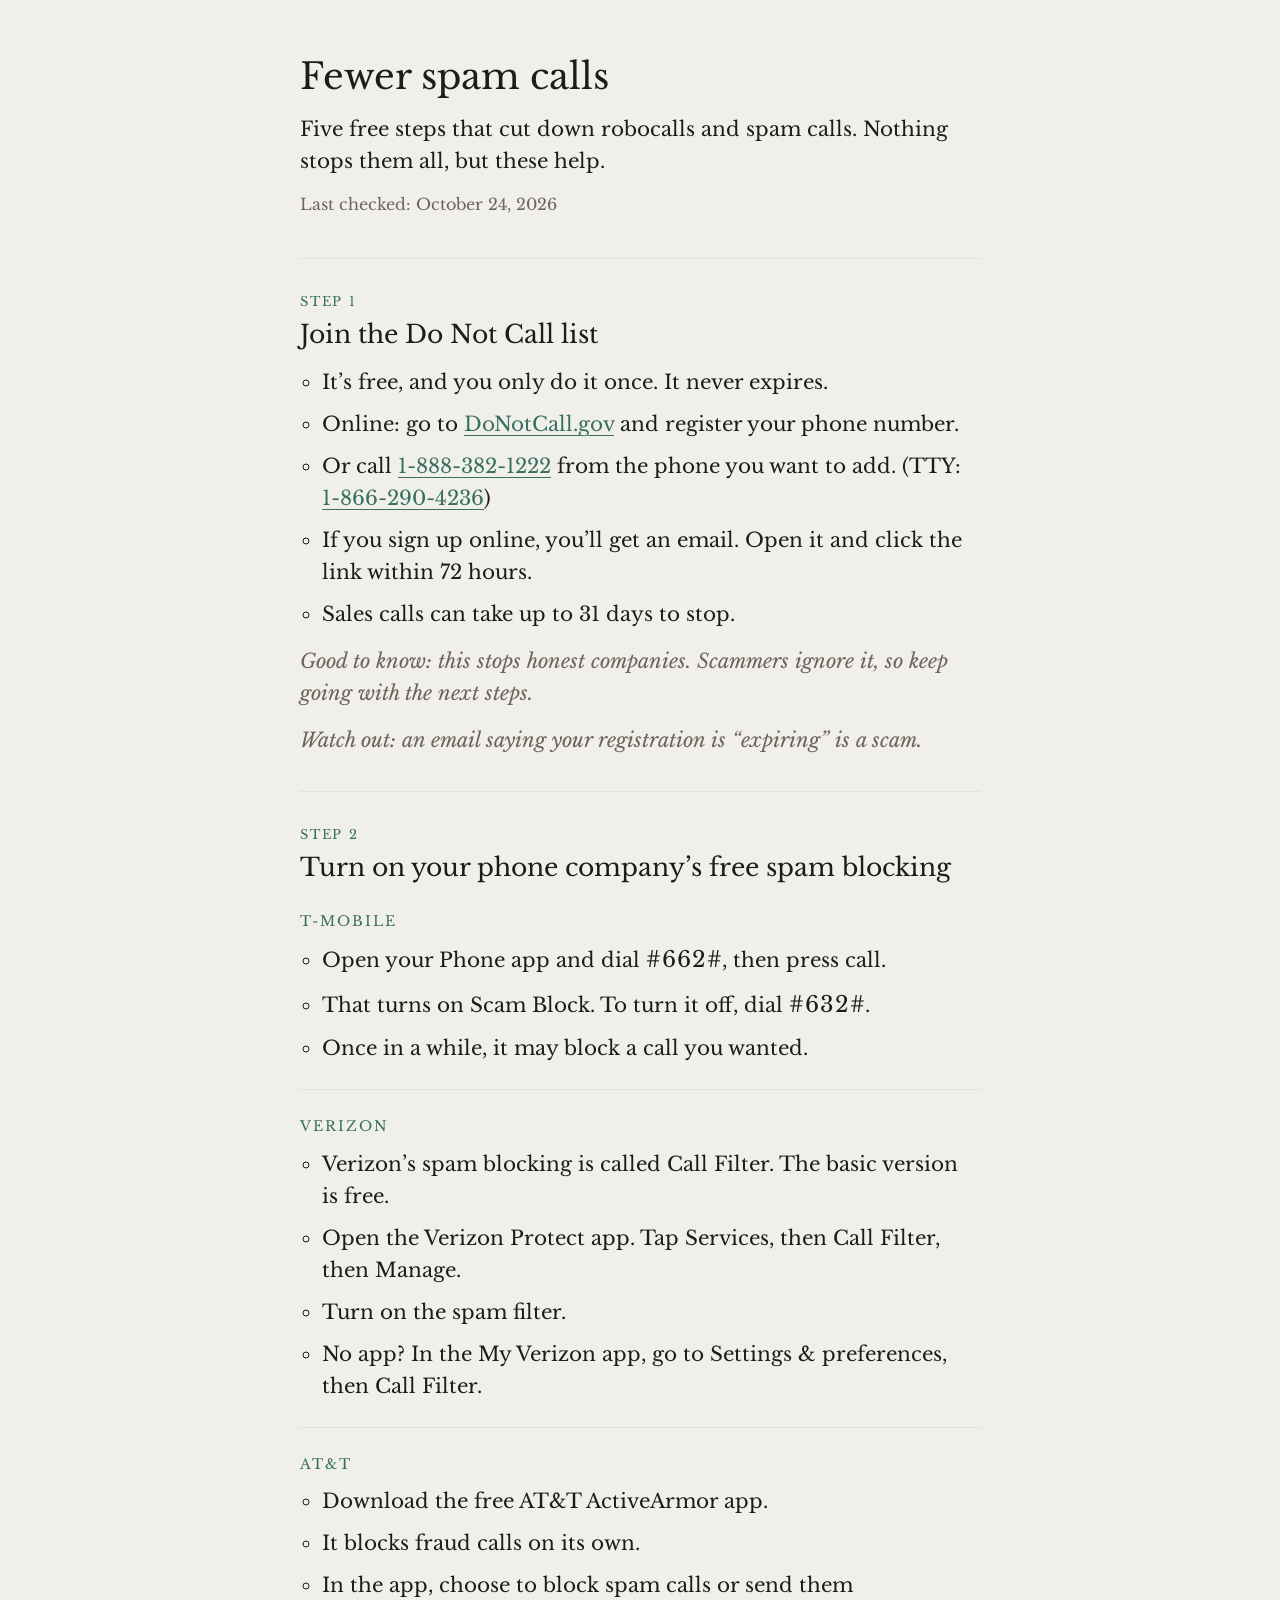
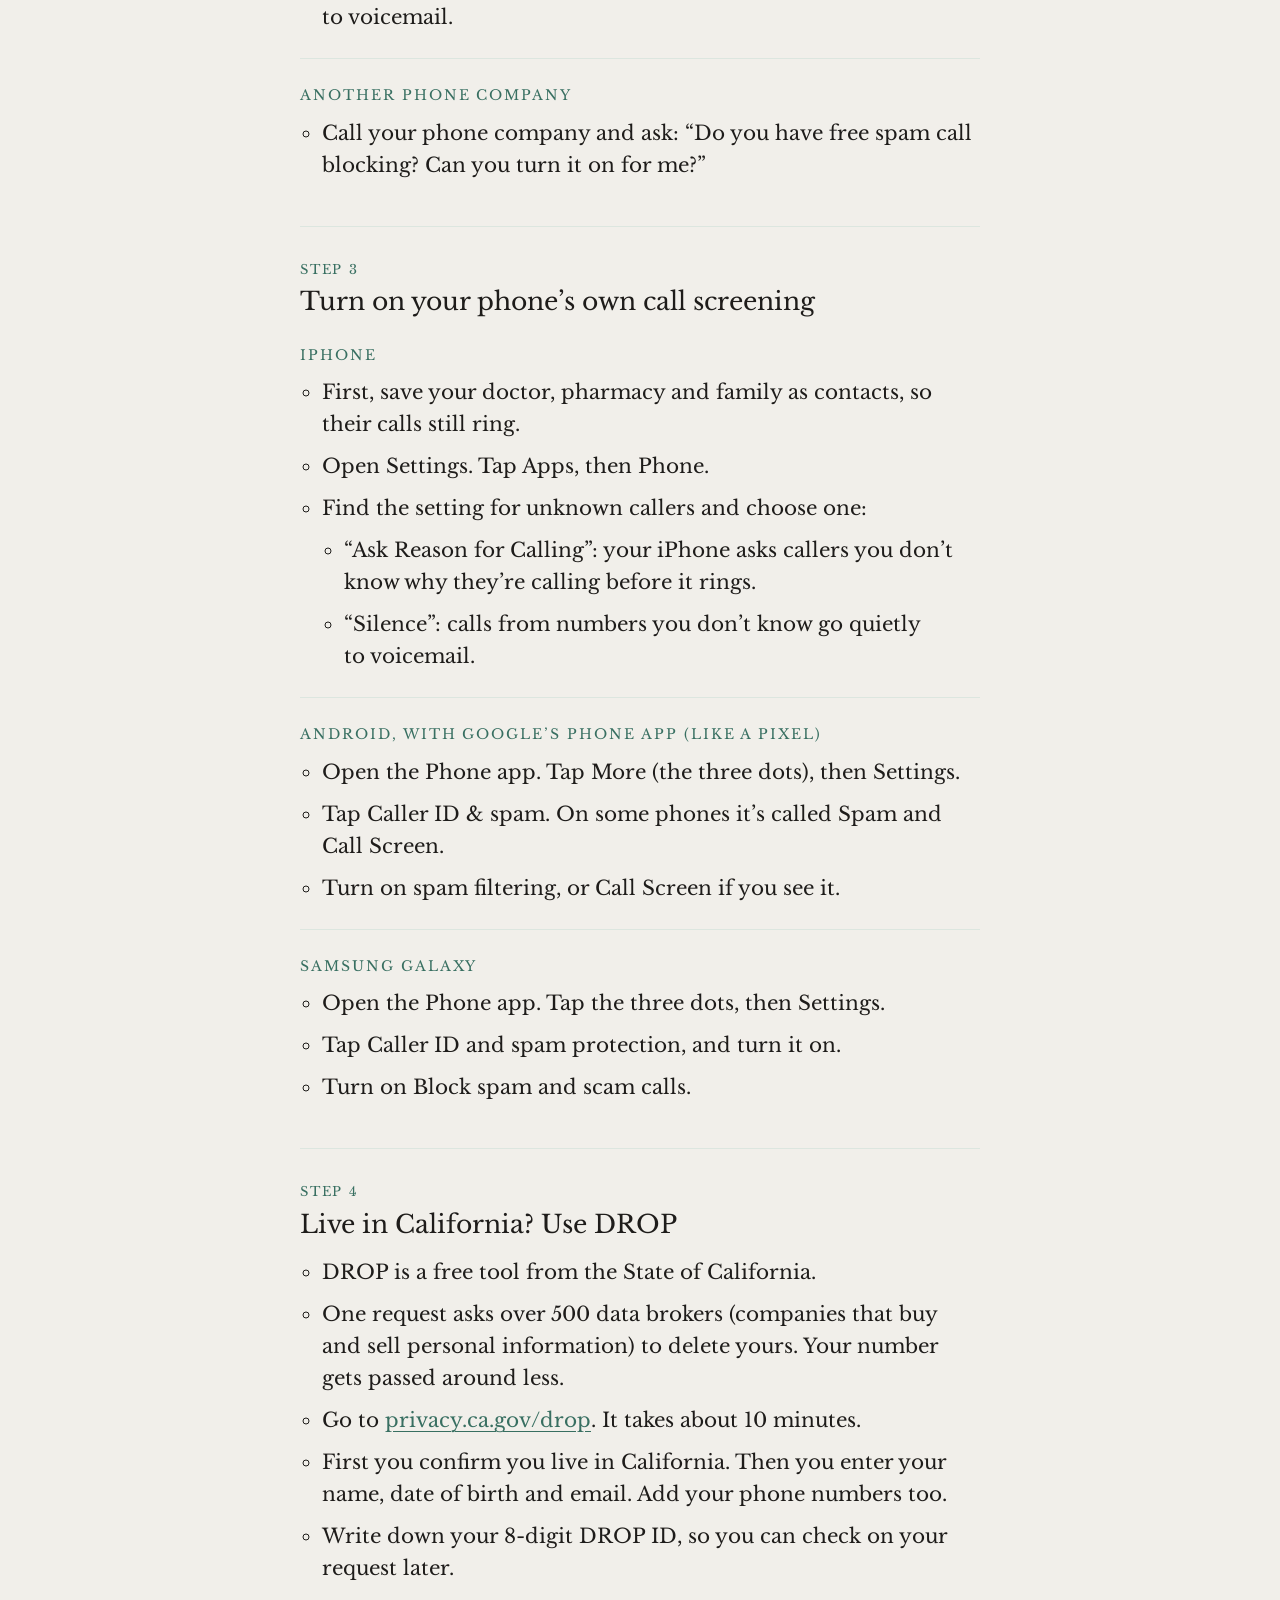
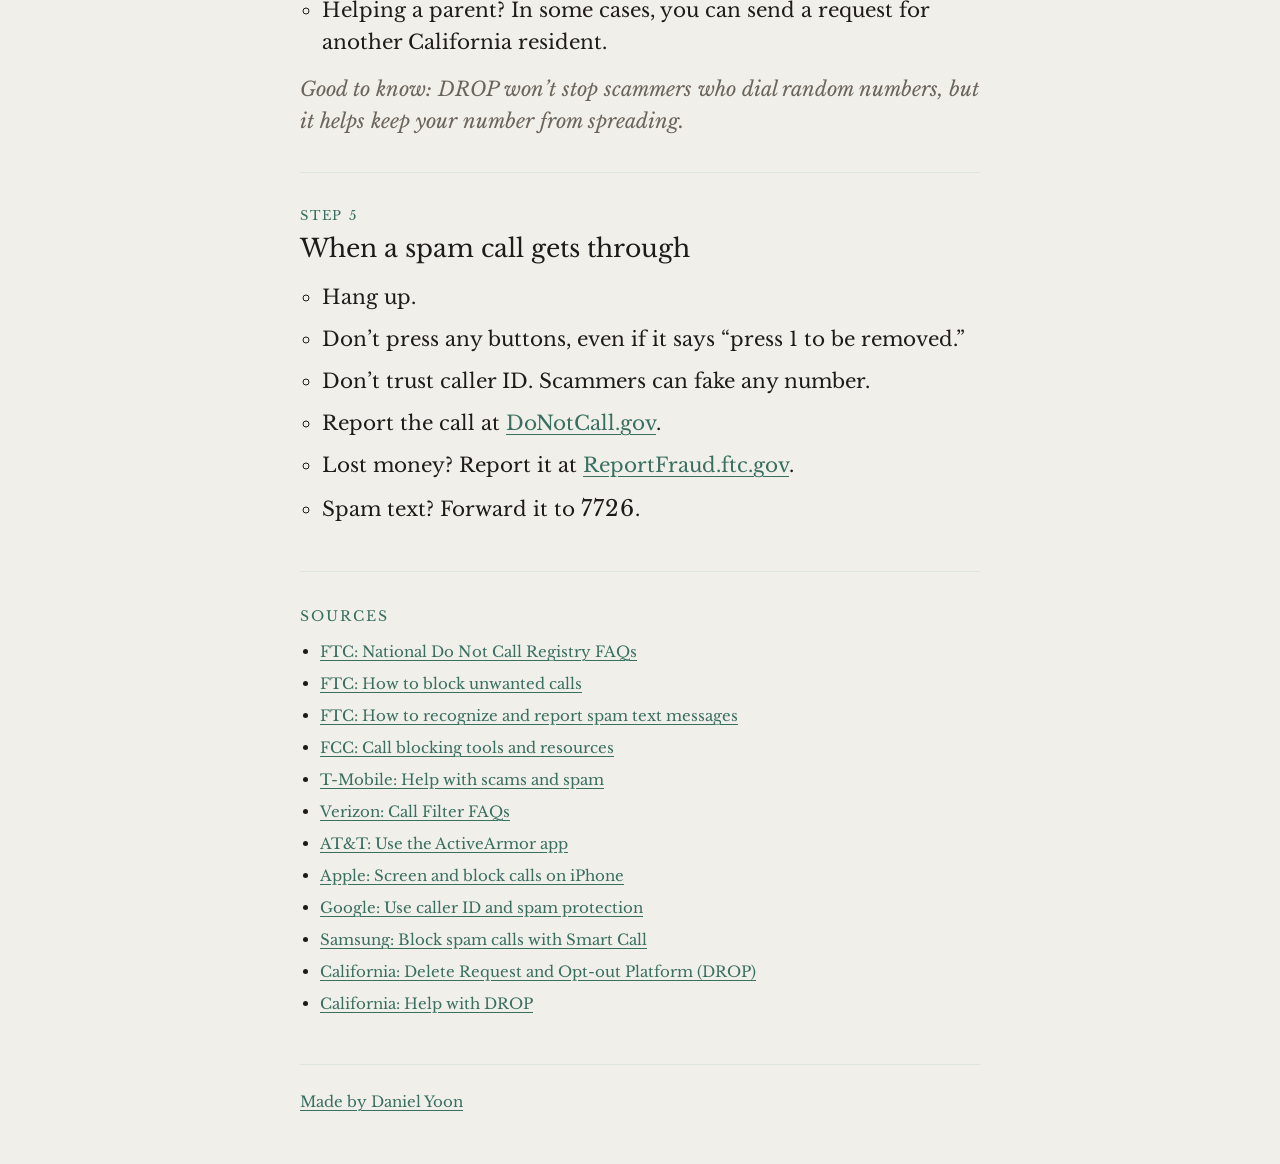
==== fewer-spam-calls/index.html @ c9d81469 "Fewer spam calls: the page with the full checklist Co-Authored-By: Claude Opus 5.5 <noreply@anthropi" ====
<!DOCTYPE html>
<html lang="en">
<head>
  <meta charset="utf-8">
  <!-- Makes the page fit phone screens instead of showing a tiny desktop page -->
  <meta name="viewport" content="width=device-width, initial-scale=1">
  <title>Fewer spam calls</title>
  <meta name="description" content="Five free steps that cut down robocalls and spam calls, written so anyone can follow them.">

  <!-- What shows when the link is shared in a message -->
  <meta property="og:title" content="Fewer spam calls">
  <meta property="og:description" content="Five free steps that cut down robocalls and spam calls, written so anyone can follow them.">
  <meta property="og:url" content="https://danielyoonwrites.github.io/fewer-spam-calls/">
  <meta property="og:type" content="website">

  <!-- Font from Google Fonts: Libre Baskerville, Regular and Italic -->
  <link rel="preconnect" href="https://fonts.googleapis.com">
  <link rel="preconnect" href="https://fonts.gstatic.com" crossorigin>
  <link rel="stylesheet" href="https://fonts.googleapis.com/css2?family=Libre+Baskerville:ital,wght@0,400;1,400&display=swap">

  <!-- The guide's own look: Moon jar colors, bigger text for easy reading -->
  <link rel="stylesheet" href="style.css">
</head>
<body>

  <main>
    <h1>Fewer spam calls</h1>
    <p class="intro">Five free steps that cut down robocalls and spam calls. Nothing stops them all, but these help.</p>
    <!-- Change this date whenever the facts are checked again (see SPEC.md) -->
    <p class="checked">Last checked: October 24, 2026</p>

    <!-- The steps. Parts only for one phone, carrier or state have data-phone,
         data-carrier or data-state, so the choices (added later) can hide them. -->
    <ol class="steps">

      <!-- Step 1 -->
      <li class="step">
        <h2>Join the Do Not Call list</h2>
        <ul>
          <li>It’s free, and you only do it once. It never expires.</li>
          <li>Online: go to <a href="https://www.donotcall.gov">DoNotCall.gov</a> and register your phone number.</li>
          <li>Or call <a href="tel:18883821222">1-888-382-1222</a> from the phone you want to add. (TTY: <a href="tel:18662904236">1-866-290-4236</a>)</li>
          <li>If you sign up online, you’ll get an email. Open it and click the link within 72 hours.</li>
          <li>Sales calls can take up to 31 days to stop.</li>
        </ul>
        <p class="aside">Good to know: this stops honest companies. Scammers ignore it, so keep going with the next steps.</p>
        <p class="aside">Watch out: an email saying your registration is “expiring” is a scam.</p>
      </li>

      <!-- Step 2 -->
      <li class="step">
        <h2>Turn on your phone company’s free spam blocking</h2>

        <div class="option" data-carrier="tmobile">
          <h3>T-Mobile</h3>
          <ul>
            <li>Open your Phone app and dial <strong>#662#</strong>, then press call.</li>
            <li>That turns on Scam Block. To turn it off, dial <strong>#632#</strong>.</li>
            <li>Once in a while, it may block a call you wanted.</li>
          </ul>
        </div>

        <div class="option" data-carrier="verizon">
          <h3>Verizon</h3>
          <ul>
            <li>Verizon’s spam blocking is called Call Filter. The basic version is free.</li>
            <li>Open the Verizon Protect app. Tap Services, then Call Filter, then Manage.</li>
            <li>Turn on the spam filter.</li>
            <li>No app? In the My Verizon app, go to Settings &amp; preferences, then Call Filter.</li>
          </ul>
        </div>

        <div class="option" data-carrier="att">
          <h3>AT&amp;T</h3>
          <ul>
            <li>Download the free AT&amp;T ActiveArmor app.</li>
            <li>It blocks fraud calls on its own.</li>
            <li>In the app, choose to block spam calls or send them to voicemail.</li>
          </ul>
        </div>

        <div class="option" data-carrier="other">
          <h3>Another phone company</h3>
          <ul>
            <li>Call your phone company and ask: “Do you have free spam call blocking? Can you turn it on for me?”</li>
          </ul>
        </div>
      </li>

      <!-- Step 3. iPhone steps follow Apple's guide for iOS 26; check them on iOS 27 (SPEC.md build step 4). -->
      <li class="step">
        <h2>Turn on your phone’s own call screening</h2>

        <div class="option" data-phone="iphone">
          <h3>iPhone</h3>
          <ul>
            <li>First, save your doctor, pharmacy and family as contacts, so their calls still ring.</li>
            <li>Open Settings. Tap Apps, then Phone.</li>
            <li>Find the setting for unknown callers and choose one:
              <ul>
                <li>“Ask Reason for Calling”: your iPhone asks callers you don’t know why they’re calling before it rings.</li>
                <li>“Silence”: calls from numbers you don’t know go quietly to voicemail.</li>
              </ul>
            </li>
          </ul>
        </div>

        <div class="option" data-phone="android">
          <h3>Android, with Google’s Phone app (like a Pixel)</h3>
          <ul>
            <li>Open the Phone app. Tap More (the three dots), then Settings.</li>
            <li>Tap Caller ID &amp; spam. On some phones it’s called Spam and Call Screen.</li>
            <li>Turn on spam filtering, or Call Screen if you see it.</li>
          </ul>
        </div>

        <div class="option" data-phone="android">
          <h3>Samsung Galaxy</h3>
          <ul>
            <li>Open the Phone app. Tap the three dots, then Settings.</li>
            <li>Tap Caller ID and spam protection, and turn it on.</li>
            <li>Turn on Block spam and scam calls.</li>
          </ul>
        </div>
      </li>

      <!-- Step 4 -->
      <li class="step" data-state="california">
        <h2>Live in California? Use DROP</h2>
        <ul>
          <li>DROP is a free tool from the State of California.</li>
          <li>One request asks over 500 data brokers (companies that buy and sell personal information) to delete yours. Your number gets passed around less.</li>
          <li>Go to <a href="https://privacy.ca.gov/drop/">privacy.ca.gov/drop</a>. It takes about 10 minutes.</li>
          <li>First you confirm you live in California. Then you enter your name, date of birth and email. Add your phone numbers too.</li>
          <li>Write down your 8-digit DROP ID, so you can check on your request later.</li>
          <li>Helping a parent? In some cases, you can send a request for another California resident.</li>
        </ul>
        <p class="aside">Good to know: DROP won’t stop scammers who dial random numbers, but it helps keep your number from spreading.</p>
      </li>

      <!-- Step 5 -->
      <li class="step">
        <h2>When a spam call gets through</h2>
        <ul>
          <li>Hang up.</li>
          <li>Don’t press any buttons, even if it says “press 1 to be removed.”</li>
          <li>Don’t trust caller ID. Scammers can fake any number.</li>
          <li>Report the call at <a href="https://www.donotcall.gov">DoNotCall.gov</a>.</li>
          <li>Lost money? Report it at <a href="https://reportfraud.ftc.gov">ReportFraud.ftc.gov</a>.</li>
          <li>Spam text? Forward it to <strong>7726</strong>.</li>
        </ul>
      </li>

    </ol>

    <!-- Where every fact comes from. Update these when the facts are checked again. -->
    <section class="sources">
      <h2>Sources</h2>
      <ul>
        <li><a href="https://consumer.ftc.gov/articles/national-do-not-call-registry-faqs">FTC: National Do Not Call Registry FAQs</a></li>
        <li><a href="https://consumer.ftc.gov/articles/how-block-unwanted-calls">FTC: How to block unwanted calls</a></li>
        <li><a href="https://consumer.ftc.gov/articles/how-recognize-and-report-spam-text-messages">FTC: How to recognize and report spam text messages</a></li>
        <li><a href="https://www.fcc.gov/call-blocking">FCC: Call blocking tools and resources</a></li>
        <li><a href="https://www.t-mobile.com/support/plans-features/help-with-scams-spam-and-fraud">T-Mobile: Help with scams and spam</a></li>
        <li><a href="https://www.verizon.com/support/call-filter-faqs/">Verizon: Call Filter FAQs</a></li>
        <li><a href="https://www.att.com/support/article/wireless/KM1147710/">AT&amp;T: Use the ActiveArmor app</a></li>
        <li><a href="https://support.apple.com/guide/iphone/screen-and-block-calls-iphe4b3f7823/ios">Apple: Screen and block calls on iPhone</a></li>
        <li><a href="https://support.google.com/phoneapp/answer/3459196">Google: Use caller ID and spam protection</a></li>
        <li><a href="https://www.samsung.com/us/support/answer/ANS10003438/">Samsung: Block spam calls with Smart Call</a></li>
        <li><a href="https://privacy.ca.gov/drop/">California: Delete Request and Opt-out Platform (DROP)</a></li>
        <li><a href="https://privacy.ca.gov/drop/help-with-drop/">California: Help with DROP</a></li>
      </ul>
    </section>
  </main>

  <!-- Small link back to the website -->
  <footer>
    <p><a href="https://danielyoonwrites.github.io">Made by Daniel Yoon</a></p>
  </footer>

</body>
</html>
---- fewer-spam-calls/style.css ----
/* ============================================================
   Fewer spam calls: styles
   Design system: "Moon jar" (same as danielyoonwrites.github.io),
   with bigger text for older readers
   ============================================================ */


/* ---------- Colors ----------
   Change a color here and it changes everywhere. */
:root {
  --porcelain: #F1EFEA; /* background */
  --ink: #1E1C1A;       /* main text */
  --celadon: #386F61;   /* links, buttons, small labels */
  --stone: #6B655C;     /* dates, small print */
  --glaze: #DCE6DF;     /* thin divider lines only */
}


/* ---------- The whole page ---------- */

/* 125% of the phone's normal text size is 20 pixels for most people,
   a little bigger than the website for easier reading.
   Every "rem" size below is measured from this. */
html {
  font-size: 125%;
}

body {
  margin: 0 auto;
  max-width: 34em;     /* keeps lines short enough to read comfortably */
  padding: 0 1.1rem;   /* space at the left and right edges on phones */
  background: var(--porcelain);
  color: var(--ink);
  font-family: "Libre Baskerville", Georgia, serif;
  font-weight: 400;
  line-height: 1.6;
}

/* Never bold, not even headings or the codes to dial */
h1, h2, h3, strong, b {
  font-weight: 400;
}

/* Asks newer browsers to avoid a single word alone on the last line */
p, li, h1, h2, h3 {
  text-wrap: pretty;
}

a {
  color: var(--celadon);
  text-decoration-thickness: 1px;
  text-underline-offset: 0.2em;
}

a:focus-visible {
  outline: 2px solid var(--celadon);
  outline-offset: 3px;
}


/* ---------- Top of the page ---------- */
main {
  padding: 2.75rem 0 2rem;
}

h1 {
  margin: 0 0 0.75rem;
  font-size: 1.8rem;
  line-height: 1.2;
}

.intro {
  margin: 0 0 0.75rem;
}

/* "Last checked" date */
.checked {
  margin: 0 0 2rem;
  font-size: 0.8rem;
  color: var(--stone);
}


/* ---------- The steps ---------- */

/* Big numbers 1 to 5, in the small-label style */
.steps {
  margin: 0;
  padding: 0;
  list-style: none;
  counter-reset: step;
}

.step {
  counter-increment: step;
  padding: 1.75rem 0;
  border-top: 1px solid var(--glaze);
}

.step h2::before {
  content: "Step " counter(step);
  display: block;
  margin-bottom: 0.4rem;
  font-size: 0.65rem;
  letter-spacing: 0.14em;
  text-transform: uppercase;
  color: var(--celadon);
}

h2 {
  margin: 0 0 0.75rem;
  font-size: 1.25rem;
  line-height: 1.3;
}

/* One instruction per line, with room between them */
.step ul {
  margin: 0;
  padding-left: 1.1rem;
}

.step li {
  margin: 0 0 0.5rem;
}

/* Choices inside a step, like the two iPhone options */
.step li ul {
  margin-top: 0.5rem;
  list-style: circle;
}

/* Codes to dial and numbers to text: a little larger, easy to read */
.step strong {
  font-size: 1.1em;
  letter-spacing: 0.04em;
}

/* "Good to know" and "Watch out" notes */
.aside {
  margin: 0.75rem 0 0;
  font-style: italic;
  color: var(--stone);
}

/* One block per carrier or phone, with a thin line between them */
.option {
  margin-top: 1.25rem;
}

.option + .option {
  padding-top: 1.25rem;
  border-top: 1px solid var(--glaze);
}

h3 {
  margin: 0 0 0.5rem;
  font-size: 0.7rem;
  letter-spacing: 0.14em;
  text-transform: uppercase;
  color: var(--celadon);
}


/* ---------- Sources ---------- */
.sources {
  padding-top: 1.75rem;
  border-top: 1px solid var(--glaze);
  font-size: 0.75rem;
}

.sources h2 {
  font-size: 0.7rem;
  letter-spacing: 0.14em;
  text-transform: uppercase;
  color: var(--celadon);
}

.sources ul {
  margin: 0;
  padding-left: 1rem;
}

.sources li {
  margin: 0 0 0.4rem;
}


/* ---------- Footer ---------- */
footer {
  padding: 1.25rem 0 2.5rem;
  border-top: 1px solid var(--glaze);
  font-size: 0.75rem;
}

footer p {
  margin: 0;
}
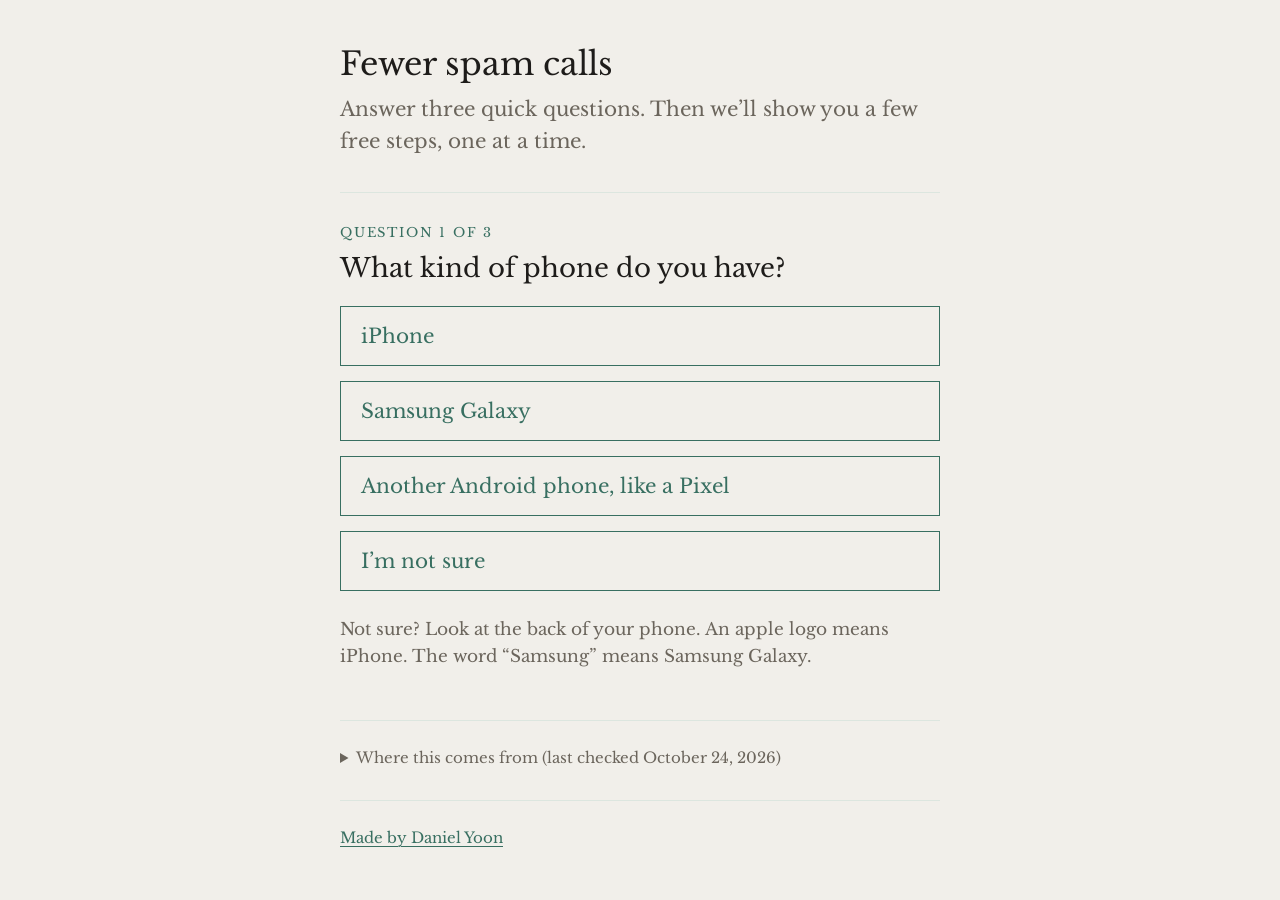
==== commit b08107cb: "Fewer spam calls: questions first, then one step at a time Co-Authored-By: Claude Opus 5.5 <noreply@" ====
--- a/fewer-spam-calls/index.html
+++ b/fewer-spam-calls/index.html
@@ -5,11 +5,11 @@
   <!-- Makes the page fit phone screens instead of showing a tiny desktop page -->
   <meta name="viewport" content="width=device-width, initial-scale=1">
   <title>Fewer spam calls</title>
-  <meta name="description" content="Five free steps that cut down robocalls and spam calls, written so anyone can follow them.">
+  <meta name="description" content="Answer three quick questions and get simple, free steps to cut down robocalls and spam calls.">
 
   <!-- What shows when the link is shared in a message -->
   <meta property="og:title" content="Fewer spam calls">
-  <meta property="og:description" content="Five free steps that cut down robocalls and spam calls, written so anyone can follow them.">
+  <meta property="og:description" content="Answer three quick questions and get simple, free steps to cut down robocalls and spam calls.">
   <meta property="og:url" content="https://danielyoonwrites.github.io/fewer-spam-calls/">
   <meta property="og:type" content="website">
 
@@ -20,142 +20,189 @@
 
   <!-- The guide's own look: Moon jar colors, bigger text for easy reading -->
   <link rel="stylesheet" href="style.css">
+
+  <!-- Marks the page as "JavaScript on", so it shows one screen at a time.
+       Without JavaScript, every step shows on one page instead. -->
+  <script>document.documentElement.classList.add('js');</script>
+  <script src="guide.js" defer></script>
 </head>
 <body>
 
   <main>
     <h1>Fewer spam calls</h1>
-    <p class="intro">Five free steps that cut down robocalls and spam calls. Nothing stops them all, but these help.</p>
-    <!-- Change this date whenever the facts are checked again (see SPEC.md) -->
-    <p class="checked">Last checked: October 24, 2026</p>
-
-    <!-- The steps. Parts only for one phone, carrier or state have data-phone,
-         data-carrier or data-state, so the choices (added later) can hide them. -->
-    <ol class="steps">
-
-      <!-- Step 1 -->
-      <li class="step">
-        <h2>Join the Do Not Call list</h2>
-        <ul>
-          <li>It’s free, and you only do it once. It never expires.</li>
-          <li>Online: go to <a href="https://www.donotcall.gov">DoNotCall.gov</a> and register your phone number.</li>
-          <li>Or call <a href="tel:18883821222">1-888-382-1222</a> from the phone you want to add. (TTY: <a href="tel:18662904236">1-866-290-4236</a>)</li>
-          <li>If you sign up online, you’ll get an email. Open it and click the link within 72 hours.</li>
-          <li>Sales calls can take up to 31 days to stop.</li>
-        </ul>
-        <p class="aside">Good to know: this stops honest companies. Scammers ignore it, so keep going with the next steps.</p>
-        <p class="aside">Watch out: an email saying your registration is “expiring” is a scam.</p>
-      </li>
-
-      <!-- Step 2 -->
-      <li class="step">
-        <h2>Turn on your phone company’s free spam blocking</h2>
-
-        <div class="option" data-carrier="tmobile">
-          <h3>T-Mobile</h3>
-          <ul>
-            <li>Open your Phone app and dial <strong>#662#</strong>, then press call.</li>
-            <li>That turns on Scam Block. To turn it off, dial <strong>#632#</strong>.</li>
-            <li>Once in a while, it may block a call you wanted.</li>
-          </ul>
-        </div>
-
-        <div class="option" data-carrier="verizon">
-          <h3>Verizon</h3>
-          <ul>
-            <li>Verizon’s spam blocking is called Call Filter. The basic version is free.</li>
-            <li>Open the Verizon Protect app. Tap Services, then Call Filter, then Manage.</li>
-            <li>Turn on the spam filter.</li>
-            <li>No app? In the My Verizon app, go to Settings &amp; preferences, then Call Filter.</li>
-          </ul>
-        </div>
-
-        <div class="option" data-carrier="att">
-          <h3>AT&amp;T</h3>
-          <ul>
-            <li>Download the free AT&amp;T ActiveArmor app.</li>
-            <li>It blocks fraud calls on its own.</li>
-            <li>In the app, choose to block spam calls or send them to voicemail.</li>
-          </ul>
-        </div>
-
-        <div class="option" data-carrier="other">
-          <h3>Another phone company</h3>
-          <ul>
-            <li>Call your phone company and ask: “Do you have free spam call blocking? Can you turn it on for me?”</li>
-          </ul>
-        </div>
-      </li>
-
-      <!-- Step 3. iPhone steps follow Apple's guide for iOS 26; check them on iOS 27 (SPEC.md build step 4). -->
-      <li class="step">
-        <h2>Turn on your phone’s own call screening</h2>
-
-        <div class="option" data-phone="iphone">
-          <h3>iPhone</h3>
-          <ul>
-            <li>First, save your doctor, pharmacy and family as contacts, so their calls still ring.</li>
-            <li>Open Settings. Tap Apps, then Phone.</li>
-            <li>Find the setting for unknown callers and choose one:
-              <ul>
-                <li>“Ask Reason for Calling”: your iPhone asks callers you don’t know why they’re calling before it rings.</li>
-                <li>“Silence”: calls from numbers you don’t know go quietly to voicemail.</li>
-              </ul>
-            </li>
-          </ul>
-        </div>
-
-        <div class="option" data-phone="android">
-          <h3>Android, with Google’s Phone app (like a Pixel)</h3>
-          <ul>
-            <li>Open the Phone app. Tap More (the three dots), then Settings.</li>
-            <li>Tap Caller ID &amp; spam. On some phones it’s called Spam and Call Screen.</li>
-            <li>Turn on spam filtering, or Call Screen if you see it.</li>
-          </ul>
-        </div>
-
-        <div class="option" data-phone="android">
-          <h3>Samsung Galaxy</h3>
-          <ul>
-            <li>Open the Phone app. Tap the three dots, then Settings.</li>
-            <li>Tap Caller ID and spam protection, and turn it on.</li>
-            <li>Turn on Block spam and scam calls.</li>
-          </ul>
-        </div>
-      </li>
-
-      <!-- Step 4 -->
-      <li class="step" data-state="california">
-        <h2>Live in California? Use DROP</h2>
-        <ul>
-          <li>DROP is a free tool from the State of California.</li>
-          <li>One request asks over 500 data brokers (companies that buy and sell personal information) to delete yours. Your number gets passed around less.</li>
-          <li>Go to <a href="https://privacy.ca.gov/drop/">privacy.ca.gov/drop</a>. It takes about 10 minutes.</li>
-          <li>First you confirm you live in California. Then you enter your name, date of birth and email. Add your phone numbers too.</li>
-          <li>Write down your 8-digit DROP ID, so you can check on your request later.</li>
-          <li>Helping a parent? In some cases, you can send a request for another California resident.</li>
-        </ul>
-        <p class="aside">Good to know: DROP won’t stop scammers who dial random numbers, but it helps keep your number from spreading.</p>
-      </li>
-
-      <!-- Step 5 -->
-      <li class="step">
-        <h2>When a spam call gets through</h2>
-        <ul>
-          <li>Hang up.</li>
-          <li>Don’t press any buttons, even if it says “press 1 to be removed.”</li>
-          <li>Don’t trust caller ID. Scammers can fake any number.</li>
-          <li>Report the call at <a href="https://www.donotcall.gov">DoNotCall.gov</a>.</li>
-          <li>Lost money? Report it at <a href="https://reportfraud.ftc.gov">ReportFraud.ftc.gov</a>.</li>
-          <li>Spam text? Forward it to <strong>7726</strong>.</li>
-        </ul>
-      </li>
-
-    </ol>
+    <p class="intro">Answer three quick questions. Then we’ll show you a few free steps, one at a time.</p>
+
+
+    <!-- ============ The three questions ============ -->
+
+    <section class="screen" id="question-phone" data-screen>
+      <p class="progress">Question 1 of 3</p>
+      <h2 tabindex="-1">What kind of phone do you have?</h2>
+      <div class="choices">
+        <button class="choice" data-question="phone" data-answer="iphone">iPhone</button>
+        <button class="choice" data-question="phone" data-answer="samsung">Samsung Galaxy</button>
+        <button class="choice" data-question="phone" data-answer="android">Another Android phone, like a Pixel</button>
+        <button class="choice" data-question="phone" data-answer="unsure">I’m not sure</button>
+      </div>
+      <p class="hint">Not sure? Look at the back of your phone. An apple logo means iPhone. The word “Samsung” means Samsung Galaxy.</p>
+    </section>
+
+    <section class="screen" id="question-carrier" data-screen>
+      <p class="progress">Question 2 of 3</p>
+      <h2 tabindex="-1">Which phone company do you pay?</h2>
+      <div class="choices">
+        <button class="choice" data-question="carrier" data-answer="tmobile">T-Mobile</button>
+        <button class="choice" data-question="carrier" data-answer="verizon">Verizon</button>
+        <button class="choice" data-question="carrier" data-answer="att">AT&amp;T</button>
+        <button class="choice" data-question="carrier" data-answer="other">Another company, or I’m not sure</button>
+      </div>
+      <p class="hint">It’s the company on your phone bill.</p>
+      <button class="back" data-back>Back</button>
+    </section>
+
+    <section class="screen" id="question-state" data-screen>
+      <p class="progress">Question 3 of 3</p>
+      <h2 tabindex="-1">Do you live in California?</h2>
+      <div class="choices">
+        <button class="choice" data-question="state" data-answer="california">Yes</button>
+        <button class="choice" data-question="state" data-answer="other">No</button>
+      </div>
+      <button class="back" data-back>Back</button>
+    </section>
+
+
+    <!-- ============ The steps ============
+         Each step is one screen. A step with data-phone, data-carrier or data-state
+         only shows for people who chose that answer. -->
+
+    <section class="screen step" data-screen data-step>
+      <p class="progress"></p>
+      <h2 tabindex="-1">Join the Do Not Call list</h2>
+      <ul>
+        <li>It’s free. You only do it once.</li>
+        <li>From this phone, call <a href="tel:18883821222">1-888-382-1222</a> and follow the recording.</li>
+        <li>Or sign up at <a href="https://www.donotcall.gov">DoNotCall.gov</a>.</li>
+        <li>Sales calls can take up to 31 days to stop.</li>
+      </ul>
+      <p class="aside">Scammers ignore this list, so keep going.</p>
+    </section>
+
+    <section class="screen step" data-screen data-step data-carrier="tmobile">
+      <p class="progress"></p>
+      <h2 tabindex="-1">Turn on T-Mobile’s free Scam Block</h2>
+      <ul>
+        <li>Open your Phone app.</li>
+        <li>Dial <strong>#662#</strong> and press call.</li>
+        <li>That’s it. To turn it off later, dial <strong>#632#</strong>.</li>
+      </ul>
+    </section>
+
+    <section class="screen step" data-screen data-step data-carrier="verizon">
+      <p class="progress"></p>
+      <h2 tabindex="-1">Turn on Verizon’s free Call Filter</h2>
+      <ul>
+        <li>Open the Verizon Protect app.</li>
+        <li>Tap Services, then Call Filter, then Manage.</li>
+        <li>Turn on the spam filter.</li>
+      </ul>
+      <p class="aside">No app? In the My Verizon app, go to Settings &amp; preferences, then Call Filter.</p>
+    </section>
+
+    <section class="screen step" data-screen data-step data-carrier="att">
+      <p class="progress"></p>
+      <h2 tabindex="-1">Get AT&amp;T’s free ActiveArmor app</h2>
+      <ul>
+        <li>Download the AT&amp;T ActiveArmor app. It’s free.</li>
+        <li>It blocks fraud calls on its own.</li>
+        <li>In the app, choose to block spam calls.</li>
+      </ul>
+    </section>
+
+    <section class="screen step" data-screen data-step data-carrier="other">
+      <p class="progress"></p>
+      <h2 tabindex="-1">Ask your phone company</h2>
+      <ul>
+        <li>Call your phone company. The number is on your bill.</li>
+        <li>Ask: “Do you have free spam call blocking? Can you turn it on for me?”</li>
+      </ul>
+    </section>
+
+    <!-- iPhone steps follow Apple's guide for iOS 26; check them on iOS 27 (SPEC.md build step 4). -->
+    <section class="screen step" data-screen data-step data-phone="iphone">
+      <p class="progress"></p>
+      <h2 tabindex="-1">Quiet unknown callers on your iPhone</h2>
+      <ul>
+        <li>First, save your doctor, pharmacy and family as contacts, so they still ring.</li>
+        <li>Open Settings. Tap Apps, then Phone.</li>
+        <li>Find unknown callers and choose “Silence.” Their calls go to voicemail.</li>
+      </ul>
+    </section>
+
+    <section class="screen step" data-screen data-step data-phone="samsung">
+      <p class="progress"></p>
+      <h2 tabindex="-1">Turn on spam blocking on your Samsung</h2>
+      <ul>
+        <li>Open the Phone app.</li>
+        <li>Tap the three dots, then Settings.</li>
+        <li>Tap Caller ID and spam protection, and turn it on.</li>
+        <li>Turn on Block spam and scam calls.</li>
+      </ul>
+    </section>
+
+    <section class="screen step" data-screen data-step data-phone="android">
+      <p class="progress"></p>
+      <h2 tabindex="-1">Turn on spam filtering on your phone</h2>
+      <ul>
+        <li>Open the Phone app.</li>
+        <li>Tap the three dots, then Settings.</li>
+        <li>Tap Caller ID &amp; spam. (It may say Spam and Call Screen.)</li>
+        <li>Turn on spam filtering, or Call Screen.</li>
+      </ul>
+    </section>
+
+    <section class="screen step" data-screen data-step data-state="california">
+      <p class="progress"></p>
+      <h2 tabindex="-1">Use California’s free DROP tool</h2>
+      <ul>
+        <li>It asks over 500 companies that sell personal information to delete yours.</li>
+        <li>Go to <a href="https://privacy.ca.gov/drop/">privacy.ca.gov/drop</a>. It takes about 10 minutes.</li>
+        <li>You’ll need your name, date of birth and email. Add your phone number too.</li>
+        <li>Write down the 8-digit DROP ID it gives you.</li>
+      </ul>
+      <p class="aside">Helping a parent? Sometimes you can send a request for them.</p>
+    </section>
+
+    <section class="screen step" data-screen data-step>
+      <p class="progress"></p>
+      <h2 tabindex="-1">When a spam call gets through</h2>
+      <ul>
+        <li>Hang up.</li>
+        <li>Don’t press any buttons, even “press 1 to be removed.”</li>
+        <li>Don’t trust caller ID. Scammers fake numbers.</li>
+        <li>Spam text? Forward it to <strong>7726</strong>.</li>
+      </ul>
+      <p class="aside">Want to report a call? Use <a href="https://www.donotcall.gov">DoNotCall.gov</a>. Lost money? Use <a href="https://reportfraud.ftc.gov">ReportFraud.ftc.gov</a>.</p>
+    </section>
+
+    <!-- Buttons under each step -->
+    <nav class="step-buttons" aria-label="Steps">
+      <button class="next" data-next>Done, next step</button>
+      <button class="back" data-back>Back</button>
+    </nav>
+
+
+    <!-- ============ The end ============ -->
+
+    <section class="screen" id="finished" data-screen>
+      <h2 tabindex="-1">You’re all set</h2>
+      <p>You’ll still get a spam call now and then, but fewer of them.</p>
+      <button class="choice" data-restart>Start over</button>
+    </section>
+
 
     <!-- Where every fact comes from. Update these when the facts are checked again. -->
-    <section class="sources">
-      <h2>Sources</h2>
+    <details class="sources">
+      <summary>Where this comes from (last checked October 24, 2026)</summary>
       <ul>
         <li><a href="https://consumer.ftc.gov/articles/national-do-not-call-registry-faqs">FTC: National Do Not Call Registry FAQs</a></li>
         <li><a href="https://consumer.ftc.gov/articles/how-block-unwanted-calls">FTC: How to block unwanted calls</a></li>
@@ -170,7 +217,7 @@
         <li><a href="https://privacy.ca.gov/drop/">California: Delete Request and Opt-out Platform (DROP)</a></li>
         <li><a href="https://privacy.ca.gov/drop/help-with-drop/">California: Help with DROP</a></li>
       </ul>
-    </section>
+    </details>
   </main>
 
   <!-- Small link back to the website -->
--- a/fewer-spam-calls/style.css
+++ b/fewer-spam-calls/style.css
@@ -1,7 +1,7 @@
 /* ============================================================
    Fewer spam calls: styles
    Design system: "Moon jar" (same as danielyoonwrites.github.io),
-   with bigger text for older readers
+   with bigger text and big buttons for older readers
    ============================================================ */
 
 
@@ -11,7 +11,7 @@
   --porcelain: #F1EFEA; /* background */
   --ink: #1E1C1A;       /* main text */
   --celadon: #386F61;   /* links, buttons, small labels */
-  --stone: #6B655C;     /* dates, small print */
+  --stone: #6B655C;     /* hints, small print */
   --glaze: #DCE6DF;     /* thin divider lines only */
 }
 
@@ -27,7 +27,7 @@
 
 body {
   margin: 0 auto;
-  max-width: 34em;     /* keeps lines short enough to read comfortably */
+  max-width: 30em;     /* keeps lines short enough to read comfortably */
   padding: 0 1.1rem;   /* space at the left and right edges on phones */
   background: var(--porcelain);
   color: var(--ink);
@@ -37,12 +37,12 @@
 }
 
 /* Never bold, not even headings or the codes to dial */
-h1, h2, h3, strong, b {
+h1, h2, strong, b {
   font-weight: 400;
 }
 
 /* Asks newer browsers to avoid a single word alone on the last line */
-p, li, h1, h2, h3 {
+p, li, h1, h2 {
   text-wrap: pretty;
 }
 
@@ -52,7 +52,9 @@
   text-underline-offset: 0.2em;
 }
 
-a:focus-visible {
+a:focus-visible,
+button:focus-visible,
+summary:focus-visible {
   outline: 2px solid var(--celadon);
   outline-offset: 3px;
 }
@@ -60,47 +62,53 @@
 
 /* ---------- Top of the page ---------- */
 main {
-  padding: 2.75rem 0 2rem;
+  padding: 2.25rem 0 1.5rem;
 }
 
 h1 {
-  margin: 0 0 0.75rem;
-  font-size: 1.8rem;
+  margin: 0 0 0.5rem;
+  font-size: 1.6rem;
   line-height: 1.2;
 }
 
 .intro {
-  margin: 0 0 0.75rem;
-}
-
-/* "Last checked" date */
-.checked {
-  margin: 0 0 2rem;
-  font-size: 0.8rem;
-  color: var(--stone);
-}
-
-
-/* ---------- The steps ---------- */
-
-/* Big numbers 1 to 5, in the small-label style */
-.steps {
-  margin: 0;
-  padding: 0;
-  list-style: none;
-  counter-reset: step;
-}
-
-.step {
-  counter-increment: step;
-  padding: 1.75rem 0;
+  margin: 0 0 1.75rem;
+  color: var(--stone);
+}
+
+/* Once the questions are answered, the intro isn't needed */
+.js .answered .intro {
+  display: none;
+}
+
+/* Keep phone numbers on one line */
+a[href^="tel:"] {
+  white-space: nowrap;
+}
+
+
+/* ---------- One screen at a time ---------- */
+
+/* With JavaScript on, only the active screen shows.
+   Without it, every screen shows, as one long page. */
+.js .screen,
+.js .step-buttons {
+  display: none;
+}
+
+.js .screen.active,
+.js .step-buttons.active {
+  display: block;
+}
+
+.screen {
+  padding-top: 1.5rem;
   border-top: 1px solid var(--glaze);
 }
 
-.step h2::before {
-  content: "Step " counter(step);
-  display: block;
-  margin-bottom: 0.4rem;
+/* "Question 1 of 3" and "Step 1 of 4" */
+.progress {
+  margin: 0 0 0.4rem;
   font-size: 0.65rem;
   letter-spacing: 0.14em;
   text-transform: uppercase;
@@ -108,75 +116,107 @@
 }
 
 h2 {
-  margin: 0 0 0.75rem;
-  font-size: 1.25rem;
+  margin: 0 0 1rem;
+  font-size: 1.3rem;
   line-height: 1.3;
 }
 
+/* The heading gets focus when a screen opens; no box around it */
+h2:focus {
+  outline: none;
+}
+
 /* One instruction per line, with room between them */
-.step ul {
+.screen ul {
   margin: 0;
   padding-left: 1.1rem;
 }
 
-.step li {
-  margin: 0 0 0.5rem;
-}
-
-/* Choices inside a step, like the two iPhone options */
-.step li ul {
-  margin-top: 0.5rem;
-  list-style: circle;
-}
-
-/* Codes to dial and numbers to text: a little larger, easy to read */
-.step strong {
+.screen li {
+  margin: 0 0 0.75rem;
+}
+
+/* Codes to dial and numbers to text: a little larger */
+strong {
   font-size: 1.1em;
   letter-spacing: 0.04em;
 }
 
-/* "Good to know" and "Watch out" notes */
+/* Short notes under a step */
 .aside {
-  margin: 0.75rem 0 0;
+  margin: 1rem 0 0;
   font-style: italic;
   color: var(--stone);
 }
 
-/* One block per carrier or phone, with a thin line between them */
-.option {
-  margin-top: 1.25rem;
-}
-
-.option + .option {
+/* "Not sure?" help under the questions */
+.hint {
+  margin: 1.25rem 0 0;
+  font-size: 0.85rem;
+  color: var(--stone);
+}
+
+
+/* ---------- Buttons ---------- */
+
+/* Shared: big, easy to tap, square corners */
+button {
+  display: block;
+  width: 100%;
+  min-height: 3rem;          /* 60 pixels tall */
+  margin: 0 0 0.75rem;
+  padding: 0.75rem 1rem;
+  border-radius: 0;
+  font-family: inherit;
+  font-size: 1rem;
+  text-align: left;
+  cursor: pointer;
+}
+
+/* Answer buttons: celadon outline */
+.choice {
+  border: 1px solid var(--celadon);
+  background: transparent;
+  color: var(--celadon);
+}
+
+/* "Done, next step": solid celadon */
+.next {
+  margin-top: 1.75rem;
+  border: 1px solid var(--celadon);
+  background: var(--celadon);
+  color: var(--porcelain);
+}
+
+/* "Back": quiet text button */
+.back {
+  min-height: 2.5rem;
+  margin-top: 0.5rem;
+  padding-left: 0;
+  border: none;
+  background: transparent;
+  color: var(--stone);
+  font-size: 0.85rem;
+  text-decoration: underline;
+  text-underline-offset: 0.2em;
+}
+
+
+/* ---------- Sources ---------- */
+.sources {
+  margin-top: 2.5rem;
   padding-top: 1.25rem;
   border-top: 1px solid var(--glaze);
-}
-
-h3 {
-  margin: 0 0 0.5rem;
-  font-size: 0.7rem;
-  letter-spacing: 0.14em;
-  text-transform: uppercase;
-  color: var(--celadon);
-}
-
-
-/* ---------- Sources ---------- */
-.sources {
-  padding-top: 1.75rem;
-  border-top: 1px solid var(--glaze);
   font-size: 0.75rem;
-}
-
-.sources h2 {
-  font-size: 0.7rem;
-  letter-spacing: 0.14em;
-  text-transform: uppercase;
-  color: var(--celadon);
+  color: var(--stone);
+}
+
+.sources summary {
+  cursor: pointer;
 }
 
 .sources ul {
-  margin: 0;
+  margin: 0.75rem 0 0;
   padding-left: 1rem;
 }
 
@@ -195,3 +235,8 @@
 footer p {
   margin: 0;
 }
+
+/* Without JavaScript the buttons can't do anything, so hide them */
+html:not(.js) button {
+  display: none;
+}
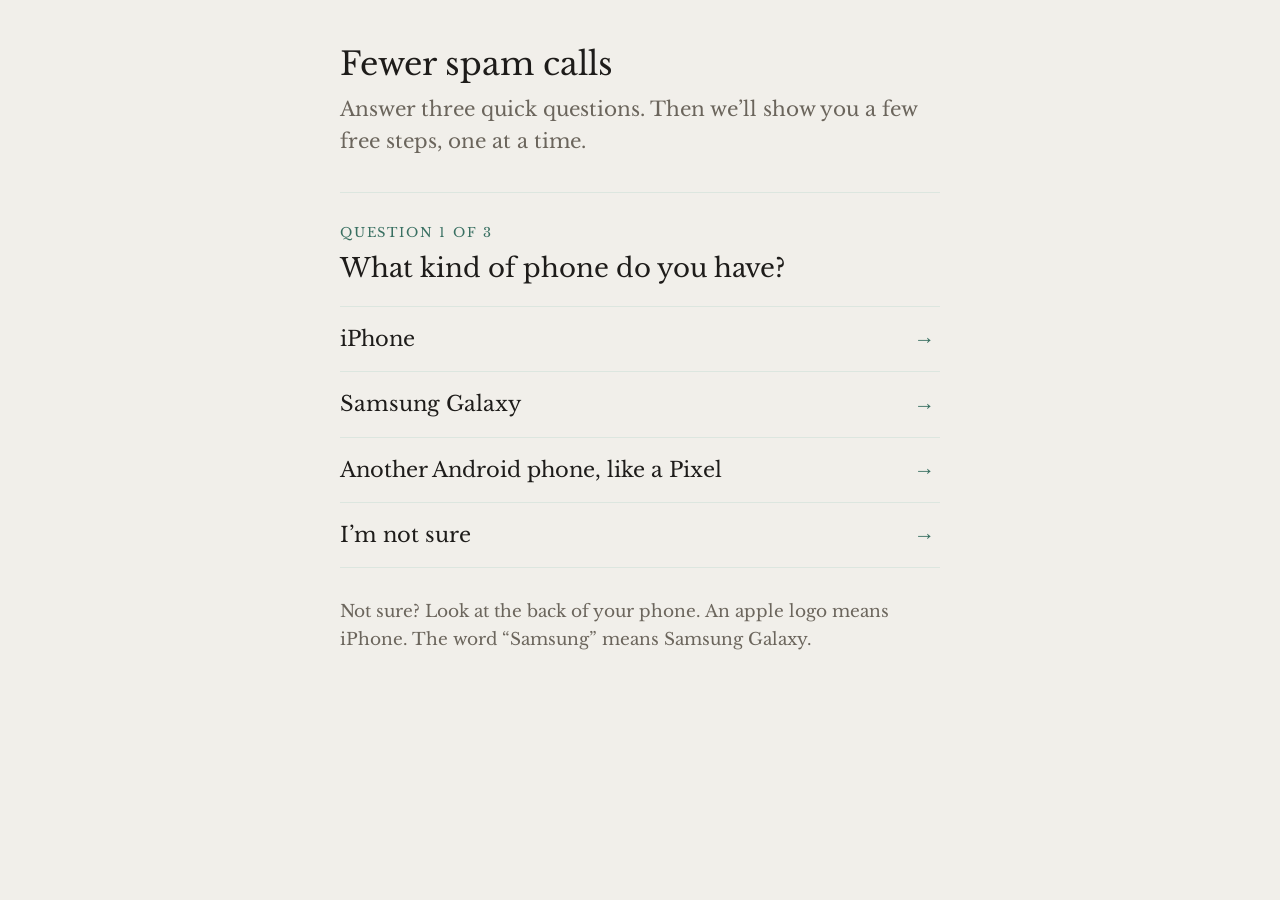
==== commit 57b4aed4: "Fewer spam calls: buttons that match the website, nothing below them, and fresh files on every chang" ====
--- a/fewer-spam-calls/index.html
+++ b/fewer-spam-calls/index.html
@@ -19,12 +19,13 @@
   <link rel="stylesheet" href="https://fonts.googleapis.com/css2?family=Libre+Baskerville:ital,wght@0,400;1,400&display=swap">
 
   <!-- The guide's own look: Moon jar colors, bigger text for easy reading -->
-  <link rel="stylesheet" href="style.css">
+  <!-- The "?v=2" makes phones load the newest copy. Raise the number whenever style.css or guide.js changes. -->
+  <link rel="stylesheet" href="style.css?v=2">
 
   <!-- Marks the page as "JavaScript on", so it shows one screen at a time.
        Without JavaScript, every step shows on one page instead. -->
   <script>document.documentElement.classList.add('js');</script>
-  <script src="guide.js" defer></script>
+  <script src="guide.js?v=2" defer></script>
 </head>
 <body>
 
@@ -197,33 +198,33 @@
       <h2 tabindex="-1">You’re all set</h2>
       <p>You’ll still get a spam call now and then, but fewer of them.</p>
       <button class="choice" data-restart>Start over</button>
-    </section>
-
-
-    <!-- Where every fact comes from. Update these when the facts are checked again. -->
-    <details class="sources">
-      <summary>Where this comes from (last checked October 24, 2026)</summary>
-      <ul>
-        <li><a href="https://consumer.ftc.gov/articles/national-do-not-call-registry-faqs">FTC: National Do Not Call Registry FAQs</a></li>
-        <li><a href="https://consumer.ftc.gov/articles/how-block-unwanted-calls">FTC: How to block unwanted calls</a></li>
-        <li><a href="https://consumer.ftc.gov/articles/how-recognize-and-report-spam-text-messages">FTC: How to recognize and report spam text messages</a></li>
-        <li><a href="https://www.fcc.gov/call-blocking">FCC: Call blocking tools and resources</a></li>
-        <li><a href="https://www.t-mobile.com/support/plans-features/help-with-scams-spam-and-fraud">T-Mobile: Help with scams and spam</a></li>
-        <li><a href="https://www.verizon.com/support/call-filter-faqs/">Verizon: Call Filter FAQs</a></li>
-        <li><a href="https://www.att.com/support/article/wireless/KM1147710/">AT&amp;T: Use the ActiveArmor app</a></li>
-        <li><a href="https://support.apple.com/guide/iphone/screen-and-block-calls-iphe4b3f7823/ios">Apple: Screen and block calls on iPhone</a></li>
-        <li><a href="https://support.google.com/phoneapp/answer/3459196">Google: Use caller ID and spam protection</a></li>
-        <li><a href="https://www.samsung.com/us/support/answer/ANS10003438/">Samsung: Block spam calls with Smart Call</a></li>
-        <li><a href="https://privacy.ca.gov/drop/">California: Delete Request and Opt-out Platform (DROP)</a></li>
-        <li><a href="https://privacy.ca.gov/drop/help-with-drop/">California: Help with DROP</a></li>
-      </ul>
-    </details>
+
+      <!-- Where every fact comes from. Update these when the facts are checked again. -->
+      <details class="sources">
+        <summary>Where this comes from (last checked October 24, 2026)</summary>
+        <ul>
+          <li><a href="https://consumer.ftc.gov/articles/national-do-not-call-registry-faqs">FTC: National Do Not Call Registry FAQs</a></li>
+          <li><a href="https://consumer.ftc.gov/articles/how-block-unwanted-calls">FTC: How to block unwanted calls</a></li>
+          <li><a href="https://consumer.ftc.gov/articles/how-recognize-and-report-spam-text-messages">FTC: How to recognize and report spam text messages</a></li>
+          <li><a href="https://www.fcc.gov/call-blocking">FCC: Call blocking tools and resources</a></li>
+          <li><a href="https://www.t-mobile.com/support/plans-features/help-with-scams-spam-and-fraud">T-Mobile: Help with scams and spam</a></li>
+          <li><a href="https://www.verizon.com/support/call-filter-faqs/">Verizon: Call Filter FAQs</a></li>
+          <li><a href="https://www.att.com/support/article/wireless/KM1147710/">AT&amp;T: Use the ActiveArmor app</a></li>
+          <li><a href="https://support.apple.com/guide/iphone/screen-and-block-calls-iphe4b3f7823/ios">Apple: Screen and block calls on iPhone</a></li>
+          <li><a href="https://support.google.com/phoneapp/answer/3459196">Google: Use caller ID and spam protection</a></li>
+          <li><a href="https://www.samsung.com/us/support/answer/ANS10003438/">Samsung: Block spam calls with Smart Call</a></li>
+          <li><a href="https://privacy.ca.gov/drop/">California: Delete Request and Opt-out Platform (DROP)</a></li>
+          <li><a href="https://privacy.ca.gov/drop/help-with-drop/">California: Help with DROP</a></li>
+        </ul>
+      </details>
+
+      <!-- Small link back to the website -->
+      <p class="made-by"><a href="https://danielyoonwrites.github.io">Made by Daniel Yoon</a></p>
+    </section>
+
+
   </main>
 
-  <!-- Small link back to the website -->
-  <footer>
-    <p><a href="https://danielyoonwrites.github.io">Made by Daniel Yoon</a></p>
-  </footer>
 
 </body>
 </html>
--- a/fewer-spam-calls/style.css
+++ b/fewer-spam-calls/style.css
@@ -151,7 +151,7 @@
 
 /* "Not sure?" help under the questions */
 .hint {
-  margin: 1.25rem 0 0;
+  margin: 1.5rem 0 0;
   font-size: 0.85rem;
   color: var(--stone);
 }
@@ -159,54 +159,94 @@
 
 /* ---------- Buttons ---------- */
 
-/* Shared: big, easy to tap, square corners */
+/* Shared: easy to tap, square corners, the page's own font */
 button {
   display: block;
   width: 100%;
-  min-height: 3rem;          /* 60 pixels tall */
-  margin: 0 0 0.75rem;
-  padding: 0.75rem 1rem;
+  margin: 0;
   border-radius: 0;
   font-family: inherit;
-  font-size: 1rem;
   text-align: left;
   cursor: pointer;
-}
-
-/* Answer buttons: celadon outline */
+  -webkit-tap-highlight-color: transparent;
+}
+
+/* Answer choices: a list with thin lines between, like "Start here"
+   on the website's Writing page, with a small arrow on the right */
+.choices {
+  border-top: 1px solid var(--glaze);
+}
+
 .choice {
-  border: 1px solid var(--celadon);
+  position: relative;
+  min-height: 3.25rem;         /* about 65 pixels tall */
+  padding: 0.9rem 2rem 0.9rem 0;
+  border: none;
+  border-bottom: 1px solid var(--glaze);
   background: transparent;
-  color: var(--celadon);
-}
-
-/* "Done, next step": solid celadon */
+  color: var(--ink);
+  font-size: 1.05rem;
+  line-height: 1.35;
+}
+
+.choice::after {
+  content: "→" / "";  /* the / "" part keeps screen readers from reading arrows aloud */
+  position: absolute;
+  right: 0.25rem;
+  top: 50%;
+  transform: translateY(-50%);
+  color: var(--celadon);
+}
+
+.choice:hover,
+.choice:active {
+  color: var(--celadon);
+}
+
+/* "Done, next step": like the website's Subscribe button */
 .next {
-  margin-top: 1.75rem;
-  border: 1px solid var(--celadon);
+  min-height: 3.25rem;
+  margin-top: 2rem;
+  padding: 0.9rem 1.25rem;
+  border: none;
   background: var(--celadon);
   color: var(--porcelain);
-}
-
-/* "Back": quiet text button */
+  font-size: 0.75rem;
+  letter-spacing: 0.14em;
+  text-transform: uppercase;
+}
+
+.next::after {
+  content: "  →" / "";
+}
+
+/* "Back": a small quiet label */
 .back {
-  min-height: 2.5rem;
-  margin-top: 0.5rem;
-  padding-left: 0;
+  width: auto;
+  min-height: 2.75rem;
+  margin-top: 1rem;
+  padding: 0.5rem 0;
   border: none;
   background: transparent;
   color: var(--stone);
-  font-size: 0.85rem;
-  text-decoration: underline;
-  text-underline-offset: 0.2em;
-}
-
+  font-size: 0.7rem;
+  letter-spacing: 0.14em;
+  text-transform: uppercase;
+}
+
+.back::before {
+  content: "←  " / "";
+}
+
+/* "Start over" on the last screen sits in its own little list */
+#finished .choice {
+  margin-top: 1.5rem;
+  border-top: 1px solid var(--glaze);
+}
 
 /* ---------- Sources ---------- */
 .sources {
   margin-top: 2.5rem;
-  padding-top: 1.25rem;
-  border-top: 1px solid var(--glaze);
   font-size: 0.75rem;
   color: var(--stone);
 }
@@ -225,15 +265,10 @@
 }
 
 
-/* ---------- Footer ---------- */
-footer {
-  padding: 1.25rem 0 2.5rem;
-  border-top: 1px solid var(--glaze);
+/* "Made by Daniel Yoon" on the last screen */
+.made-by {
+  margin: 1.5rem 0 0;
   font-size: 0.75rem;
-}
-
-footer p {
-  margin: 0;
 }
 
 /* Without JavaScript the buttons can't do anything, so hide them */
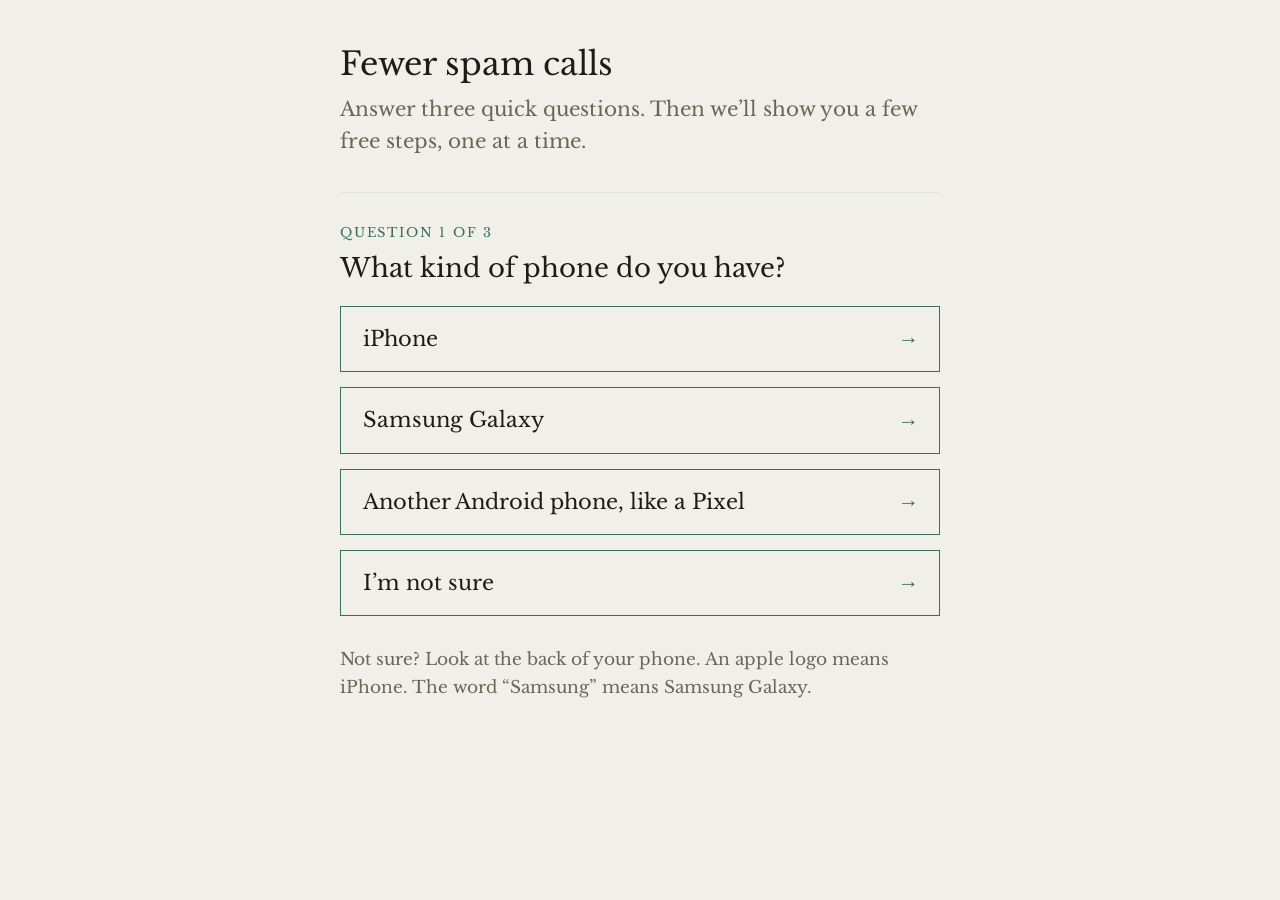
==== commit 7bad1945: "Fewer spam calls: answer choices look like buttons Co-Authored-By: Claude Opus 5.5 <noreply@anthropi" ====
--- a/fewer-spam-calls/index.html
+++ b/fewer-spam-calls/index.html
@@ -19,13 +19,13 @@
   <link rel="stylesheet" href="https://fonts.googleapis.com/css2?family=Libre+Baskerville:ital,wght@0,400;1,400&display=swap">
 
   <!-- The guide's own look: Moon jar colors, bigger text for easy reading -->
-  <!-- The "?v=2" makes phones load the newest copy. Raise the number whenever style.css or guide.js changes. -->
-  <link rel="stylesheet" href="style.css?v=2">
+  <!-- The "?v=3" makes phones load the newest copy. Raise the number whenever style.css or guide.js changes. -->
+  <link rel="stylesheet" href="style.css?v=3">
 
   <!-- Marks the page as "JavaScript on", so it shows one screen at a time.
        Without JavaScript, every step shows on one page instead. -->
   <script>document.documentElement.classList.add('js');</script>
-  <script src="guide.js?v=2" defer></script>
+  <script src="guide.js?v=3" defer></script>
 </head>
 <body>
 
--- a/fewer-spam-calls/style.css
+++ b/fewer-spam-calls/style.css
@@ -171,36 +171,50 @@
   -webkit-tap-highlight-color: transparent;
 }
 
-/* Answer choices: a list with thin lines between, like "Start here"
-   on the website's Writing page, with a small arrow on the right */
-.choices {
-  border-top: 1px solid var(--glaze);
-}
-
+/* Answer choices: square buttons with a thin celadon outline
+   and a small arrow on the right. When tapped, they fill with celadon. */
 .choice {
   position: relative;
   min-height: 3.25rem;         /* about 65 pixels tall */
-  padding: 0.9rem 2rem 0.9rem 0;
-  border: none;
-  border-bottom: 1px solid var(--glaze);
-  background: transparent;
+  margin: 0 0 0.75rem;
+  padding: 0.9rem 2.5rem 0.9rem 1.1rem;
+  border: 1px solid var(--celadon);
+  background: var(--porcelain);
   color: var(--ink);
   font-size: 1.05rem;
   line-height: 1.35;
+  transition: background-color 0.15s, color 0.15s;
 }
 
 .choice::after {
   content: "→" / "";  /* the / "" part keeps screen readers from reading arrows aloud */
   position: absolute;
-  right: 0.25rem;
+  right: 1rem;
   top: 50%;
   transform: translateY(-50%);
   color: var(--celadon);
 }
 
-.choice:hover,
+/* Fills while pressed. On computers it also fills when the mouse is over it;
+   phones skip that part so the color doesn't stay stuck after a tap. */
 .choice:active {
-  color: var(--celadon);
+  background: var(--celadon);
+  color: var(--porcelain);
+}
+
+.choice:active::after {
+  color: var(--porcelain);
+}
+
+@media (hover: hover) {
+  .choice:hover {
+    background: var(--celadon);
+    color: var(--porcelain);
+  }
+
+  .choice:hover::after {
+    color: var(--porcelain);
+  }
 }
 
 /* "Done, next step": like the website's Subscribe button */
@@ -238,10 +252,9 @@
   content: "←  " / "";
 }
 
-/* "Start over" on the last screen sits in its own little list */
+/* "Start over" on the last screen */
 #finished .choice {
   margin-top: 1.5rem;
-  border-top: 1px solid var(--glaze);
 }
 
 /* ---------- Sources ---------- */
